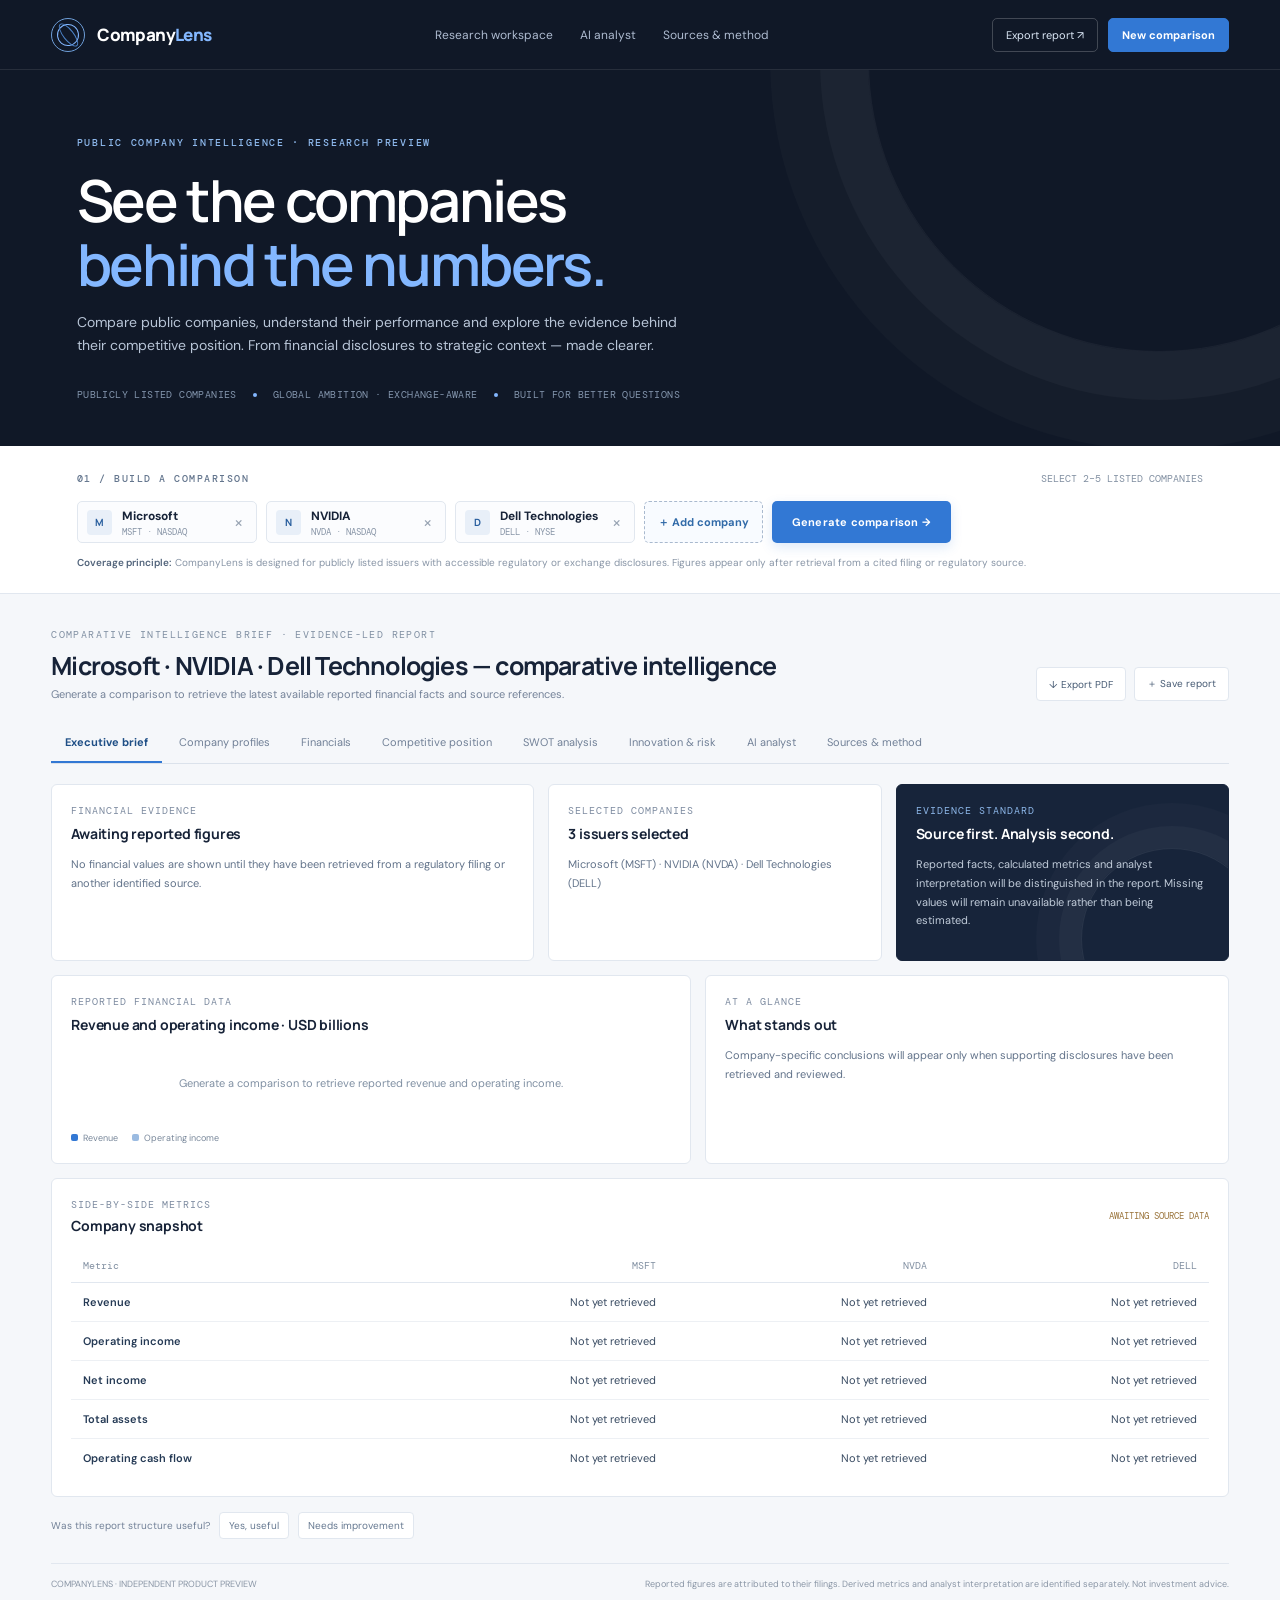
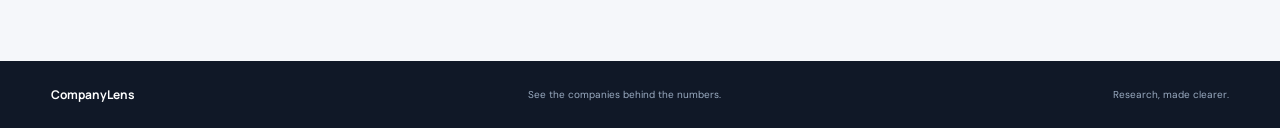
==== companylens/index.html @ 15514c45 "Remove dormant placeholder metrics from CompanyLens company registry" ====
<!doctype html>
<html lang="en">
<head>
<meta charset="utf-8"><meta name="viewport" content="width=device-width,initial-scale=1">
<meta name="theme-color" content="#101827">
<meta name="description" content="CompanyLens — compare publicly listed companies, understand their performance and explore the evidence behind the numbers.">
<title>CompanyLens — See the companies behind the numbers</title>
<link rel="preconnect" href="https://fonts.googleapis.com"><link rel="preconnect" href="https://fonts.gstatic.com" crossorigin>
<link href="https://fonts.googleapis.com/css2?family=DM+Mono:wght@400;500&family=DM+Sans:wght@400;500;600;700&family=Manrope:wght@400;500;600;700;800&display=swap" rel="stylesheet">
<style>
:root{--ink:#101827;--ink2:#17243a;--ink3:#22334d;--blue:#3278d4;--blue2:#83b7ff;--paper:#f5f7fa;--white:#fff;--text:#172338;--muted:#6e7c90;--line:#e1e7ef;--soft:#edf3fb;--green:#1f8b68;--amber:#ad792d;--red:#b95353;--mono:'DM Mono',monospace;--sans:'DM Sans',sans-serif;--display:'Manrope',sans-serif}
*{box-sizing:border-box}html{scroll-behavior:smooth}body{margin:0;background:var(--paper);color:var(--text);font-family:var(--sans);font-size:14px}button,input{font:inherit}button{cursor:pointer}.shell{min-height:100vh}.topbar{height:70px;background:var(--ink);color:#fff;display:flex;align-items:center;justify-content:space-between;padding:0 clamp(18px,4vw,58px);border-bottom:1px solid #ffffff18;position:sticky;top:0;z-index:20}.brand{display:flex;align-items:center;gap:12px;color:#fff;text-decoration:none}.brand-mark{width:34px;height:34px;position:relative;border:1px solid #6e9ed8;border-radius:50%;display:grid;place-items:center}.brand-mark:before,.brand-mark:after{content:"";position:absolute;border:1px solid #83b7ff;border-radius:50%;width:20px;height:20px;transform:rotate(38deg)}.brand-mark:after{width:9px;height:26px;border-radius:50%;transform:rotate(-38deg);border-color:#4c83c8}.brand-name{font:800 17px var(--display);letter-spacing:-.6px}.brand-name span{color:var(--blue2)}.topnav{display:flex;align-items:center;gap:27px;color:#aebbd0;font-size:12px}.topnav a{color:inherit;text-decoration:none}.topnav a:hover{color:#fff}.top-actions{display:flex;align-items:center;gap:10px}.quiet-btn,.top-btn{border:1px solid #ffffff35;color:#dce8f7;background:transparent;border-radius:5px;padding:9px 13px;font-size:11px}.top-btn{background:#3278d4;border-color:#3278d4;color:white;font-weight:700}.wrap{max-width:1380px;margin:auto;padding:0 clamp(18px,4vw,58px)}.hero{background:var(--ink);color:#fff;position:relative;overflow:hidden;padding:66px clamp(18px,6vw,88px) 45px}.hero:after{content:"";position:absolute;width:580px;height:580px;border:1px solid #ffffff0c;border-radius:50%;right:-170px;top:-300px;box-shadow:0 0 0 48px #ffffff08,0 0 0 98px #ffffff05}.hero-kicker,.eyebrow{font:500 10px var(--mono);letter-spacing:1.7px;text-transform:uppercase;color:#8eb9ed}.hero h1{font:600 clamp(34px,5vw,58px)/1.1 var(--display);letter-spacing:-2.4px;max-width:790px;margin:19px 0 15px}.hero h1 em{font-style:normal;color:var(--blue2)}.hero-copy{color:#b8c5d7;max-width:600px;line-height:1.7;font-size:14px}.hero-foot{display:flex;align-items:center;gap:16px;margin-top:30px;color:#8496ae;font:10px var(--mono);letter-spacing:.4px}.hero-foot i{width:4px;height:4px;border-radius:50%;background:#83b7ff}.workspace{margin-top:-1px;background:#fff;border-bottom:1px solid var(--line);padding:27px clamp(18px,6vw,88px) 24px}.section-line{display:flex;justify-content:space-between;align-items:center;margin-bottom:16px}.section-label{font:500 10px var(--mono);letter-spacing:1.5px;text-transform:uppercase;color:#63758d}.step{font:10px var(--mono);color:#8290a2}.company-row{display:flex;align-items:center;gap:9px;flex-wrap:wrap}.company-chip{height:42px;border:1px solid var(--line);background:#fbfcfe;border-radius:5px;display:flex;align-items:center;gap:10px;padding:0 11px 0 9px;min-width:180px}.company-symbol{width:25px;height:25px;border-radius:4px;background:#e8eff8;color:#275d9d;display:grid;place-items:center;font:700 10px var(--display)}.company-chip strong{font-size:12px}.company-chip small{display:block;font:9px var(--mono);color:#8794a6;margin-top:2px}.remove{margin-left:auto;border:0;background:transparent;color:#97a3b2;font-size:17px;padding:0 2px}.add-company{height:42px;display:flex;align-items:center;gap:8px;border:1px dashed #a9b9ce;background:#f8fbff;color:#326ba9;border-radius:5px;padding:0 13px;font-size:11px;font-weight:700}.run-btn{height:42px;border:0;background:var(--blue);color:white;border-radius:5px;padding:0 20px;font-size:11px;font-weight:700;letter-spacing:.2px;box-shadow:0 4px 12px #3278d42b}.run-btn:hover,.top-btn:hover{background:#2868ba}.selector-wrap{position:relative}.company-menu{position:absolute;top:49px;left:0;width:260px;background:#fff;border:1px solid var(--line);box-shadow:0 14px 35px #16253b20;border-radius:6px;z-index:10;padding:8px;display:none}.company-menu.open{display:block}.company-menu input{width:100%;padding:10px;border:1px solid var(--line);border-radius:4px;outline:none;font-size:12px}.company-options{max-height:210px;overflow:auto;margin-top:6px}.company-option{width:100%;text-align:left;border:0;background:white;padding:9px;border-radius:4px;font-size:11px;color:var(--text)}.company-option:hover{background:var(--soft)}.company-option small{display:block;color:#8794a6;margin-top:3px}.workspace-note{font-size:10px;color:#8895a6;margin-top:13px}.workspace-note b{color:#52647b;font-weight:600}.content{padding-top:34px;padding-bottom:70px}.report-head{display:flex;align-items:flex-end;justify-content:space-between;gap:20px;margin-bottom:22px}.report-overline{font:10px var(--mono);letter-spacing:1.4px;color:#8190a3;text-transform:uppercase}.report-head h2{font:700 25px var(--display);letter-spacing:-.8px;margin:7px 0 4px}.report-sub{font-size:11px;color:#758399}.report-actions{display:flex;gap:8px}.outline-btn{background:white;border:1px solid var(--line);border-radius:4px;padding:9px 12px;color:#465a73;font-size:10px}.outline-btn:hover{border-color:#8aaed8;color:#245b99}.tabs{display:flex;gap:3px;border-bottom:1px solid #dbe2eb;overflow:auto;white-space:nowrap;margin-bottom:20px}.tab{padding:12px 14px;border:0;border-bottom:2px solid transparent;background:transparent;color:#718097;font-size:11px}.tab.active{border-color:var(--blue);color:#1f4f86;font-weight:700}.tab-panel{display:none}.tab-panel.active{display:block}.grid{display:grid;gap:14px}.overview-grid{grid-template-columns:1.45fr 1fr 1fr}.panel{background:white;border:1px solid var(--line);border-radius:6px;padding:19px;min-width:0}.panel-kicker{font:10px var(--mono);letter-spacing:1px;color:#7d8ba0;text-transform:uppercase}.panel h3{font:700 14px var(--display);margin:7px 0 12px;letter-spacing:-.2px}.big-number{font:700 29px var(--display);letter-spacing:-1px;color:#152b47}.metric-sub{font-size:10px;color:#8794a5;margin-top:4px}.metric-compare{display:flex;gap:13px;align-items:flex-end;margin-top:14px}.metric-compare div{flex:1}.metric-compare strong{font:700 17px var(--display)}.metric-compare small{display:block;color:#8a97a7;font-size:9px;margin-top:4px}.insight-panel{background:var(--ink2);color:white;border-color:var(--ink2);position:relative;overflow:hidden}.insight-panel:after{content:"";position:absolute;right:-35px;bottom:-70px;width:180px;height:180px;border:1px solid #ffffff14;border-radius:50%;box-shadow:0 0 0 22px #ffffff08,0 0 0 45px #ffffff05}.insight-panel .panel-kicker{color:#8db7e9}.insight-panel h3{color:#fff}.insight-panel p{font-size:11px;color:#c1ccda;line-height:1.7;position:relative;z-index:1}.insight-panel b{color:#fff}.insight-link{font-size:10px;color:#91c0fa;text-decoration:none;position:relative;z-index:1}.table-panel{margin-top:14px}.panel-title-row{display:flex;justify-content:space-between;align-items:center;gap:12px;margin-bottom:14px}.panel-title-row h3{margin:5px 0 0}.table-scroll{overflow:auto}table{border-collapse:collapse;width:100%;font-size:11px;min-width:590px}th{text-align:right;color:#8290a2;font:10px var(--mono);font-weight:400;padding:10px 12px;border-bottom:1px solid var(--line);white-space:nowrap}th:first-child,td:first-child{text-align:left}td{text-align:right;padding:12px;border-bottom:1px solid #edf0f4;color:#394b62}td:first-child{font-weight:600;color:#253a55}tr:last-child td{border-bottom:0}.demo-tag{display:inline-flex;align-items:center;gap:5px;font:9px var(--mono);color:#8b6b37;background:#fbf5e9;border:1px solid #f0e4cd;border-radius:3px;padding:4px 6px}.chart-bars{display:flex;align-items:flex-end;gap:22px;height:150px;padding:15px 12px 0;border-bottom:1px solid var(--line)}.bar-group{flex:1;display:flex;align-items:center;flex-direction:column;gap:7px;height:100%;justify-content:flex-end}.bar-pair{height:100%;display:flex;align-items:flex-end;gap:5px}.bar{width:18px;min-height:3px;border-radius:3px 3px 0 0;background:#3278d4}.bar.alt{background:#9bbbe1}.bar-label{font-size:9px;color:#76869b}.legend{display:flex;gap:14px;margin-top:12px;color:#78879a;font-size:9px}.legend i{display:inline-block;width:7px;height:7px;border-radius:2px;background:#3278d4;margin-right:5px}.legend i.alt{background:#9bbbe1}.lower-grid{grid-template-columns:1.1fr .9fr;margin-top:14px}.rank-list{display:grid;gap:14px}.rank-row{display:grid;grid-template-columns:90px 1fr 42px;gap:10px;align-items:center;font-size:10px}.rank-track{height:7px;background:#edf1f6;border-radius:8px;overflow:hidden}.rank-fill{height:100%;background:#3278d4;border-radius:8px}.rank-row strong{text-align:right;font:10px var(--mono);color:#52647b}.brief-copy{font-size:11px;color:#62738a;line-height:1.75}.brief-copy strong{color:#243c5b}.company-cards{display:grid;grid-template-columns:repeat(3,1fr);gap:12px}.company-card{background:#fff;border:1px solid var(--line);border-radius:6px;padding:17px}.company-card-head{display:flex;gap:10px;align-items:center;margin-bottom:13px}.company-card h3{margin:0;font:700 13px var(--display)}.company-card small{display:block;color:#8794a6;font:9px var(--mono);margin-top:3px}.company-card p{font-size:10px;line-height:1.7;color:#6d7c90}.swot-grid{display:grid;grid-template-columns:1fr 1fr;gap:8px}.swot-cell{padding:12px;background:#f8fafc;border:1px solid #e8edf3;border-radius:4px}.swot-cell h4{font:10px var(--mono);text-transform:uppercase;letter-spacing:.8px;margin:0 0 7px}.swot-cell p{font-size:10px;line-height:1.6;color:#63738a;margin:0}.swot-cell.strength h4{color:#248263}.swot-cell.weak h4{color:#b35b5b}.swot-cell.opp h4{color:#3479bd}.swot-cell.threat h4{color:#a77b34}.analyst-layout{display:grid;grid-template-columns:1fr 300px;gap:14px}.chat-panel{background:#fff;border:1px solid var(--line);border-radius:6px;display:flex;flex-direction:column;min-height:490px}.chat-head{padding:17px 19px;border-bottom:1px solid var(--line);display:flex;align-items:center;justify-content:space-between}.analyst-id{display:flex;align-items:center;gap:10px}.analyst-icon{width:32px;height:32px;background:#e9f1fb;border:1px solid #d5e5f7;border-radius:50%;display:grid;place-items:center;color:#2e6eae;font:700 13px var(--display)}.analyst-id strong{font:700 12px var(--display)}.analyst-id small{display:block;color:#8995a5;font-size:9px;margin-top:3px}.chat-messages{padding:18px;display:flex;flex-direction:column;gap:13px;flex:1;max-height:440px;overflow:auto}.message{max-width:88%;padding:12px 14px;border-radius:5px;font-size:11px;line-height:1.7}.message.assistant{background:#f1f5fa;color:#42556e;align-self:flex-start;border:1px solid #e7edf5}.message.user{background:#e7f0fc;color:#234f80;align-self:flex-end;border:1px solid #d7e6f7}.message small{display:block;font:9px var(--mono);color:#8997a9;margin-top:8px}.chat-input-row{display:flex;gap:8px;padding:13px;border-top:1px solid var(--line)}.chat-input-row input{flex:1;min-width:0;border:1px solid var(--line);border-radius:4px;padding:11px;font-size:11px;outline:none}.chat-input-row input:focus{border-color:#80a9d8}.send-btn{background:var(--blue);color:#fff;border:0;border-radius:4px;padding:0 16px;font-size:11px}.suggestions{display:flex;flex-wrap:wrap;gap:6px;padding:0 18px 14px}.suggestion{background:white;border:1px solid #dfe6ef;border-radius:20px;padding:7px 10px;font-size:9px;color:#5d7089}.suggestion:hover{background:#edf4fc;border-color:#b9d1ed}.side-note{background:#f8fafc;border:1px solid var(--line);border-radius:6px;padding:17px;height:max-content}.side-note h3{font:700 12px var(--display);margin:0 0 9px}.side-note p,.side-note li{font-size:10px;line-height:1.7;color:#738197}.side-note ul{padding-left:15px}.source-list{display:grid;gap:9px}.source-item{background:white;border:1px solid var(--line);border-radius:5px;padding:14px;display:flex;justify-content:space-between;gap:15px}.source-item strong{font-size:11px}.source-item p{font-size:10px;color:#7a899c;margin:5px 0 0}.source-status{font:9px var(--mono);color:#9a743b;white-space:nowrap}.source-warning{background:#fff8ec;border:1px solid #f0e5d1;color:#876b3c;border-radius:4px;padding:12px;font-size:10px;line-height:1.6;margin-bottom:13px}.disclosure{border-top:1px solid var(--line);margin-top:24px;padding-top:13px;display:flex;justify-content:space-between;gap:15px;color:#8a96a6;font-size:9px;line-height:1.6}.footer{background:var(--ink);color:#9aabc1;padding:25px clamp(18px,4vw,58px);display:flex;justify-content:space-between;align-items:center;font-size:10px}.footer strong{color:#fff;font:700 12px var(--display)}.toast{position:fixed;bottom:20px;right:20px;background:#14243a;color:#fff;padding:12px 16px;border-radius:5px;font-size:11px;box-shadow:0 8px 25px #0003;z-index:50;display:none}.toast.show{display:block}.feedback-row{display:flex;align-items:center;gap:9px;margin-top:15px;font-size:10px;color:#718097}.feedback-row button{border:1px solid var(--line);background:#fff;border-radius:4px;padding:6px 9px;color:#667991;font-size:10px}.empty-state{padding:30px;text-align:center;color:#8090a3;font-size:11px}
@media(max-width:900px){.topnav{display:none}.overview-grid{grid-template-columns:1fr 1fr}.overview-grid .insight-panel{grid-column:1/-1}.company-cards{grid-template-columns:1fr}.analyst-layout{grid-template-columns:1fr}.lower-grid{grid-template-columns:1fr}}
@media(max-width:600px){.topbar{height:60px}.top-actions .quiet-btn{display:none}.hero{padding-top:45px;padding-bottom:34px}.hero h1{letter-spacing:-1.4px}.hero-foot{flex-wrap:wrap;line-height:1.8}.workspace{padding-top:20px}.company-chip{min-width:calc(50% - 6px);flex:1}.add-company{flex:1;justify-content:center}.run-btn{width:100%;margin-top:2px}.report-head{align-items:flex-start;flex-direction:column}.report-actions{width:100%}.report-actions button{flex:1}.overview-grid{grid-template-columns:1fr}.overview-grid .insight-panel{grid-column:auto}.tabs{margin-right:-18px}.tab{padding:11px 10px}.panel{padding:15px}.swot-grid{grid-template-columns:1fr 1fr}.disclosure,.footer{flex-direction:column}.footer{gap:10px;align-items:flex-start}.chat-panel{min-height:540px}.message{max-width:96%}}
@media print{.topbar,.workspace,.report-actions,.tabs,.chat-input-row,.suggestions,.feedback-row,.footer{display:none!important}body{background:white}.hero{padding:20px;background:white;color:#172338}.hero h1{font-size:25px;color:#172338}.hero h1 em{color:#3278d4}.hero-copy,.hero-foot{color:#65758b}.content{padding:15px}.tab-panel{display:block!important;break-inside:avoid}.panel,.company-card{break-inside:avoid;box-shadow:none}.disclosure{display:flex}}
</style>
</head>
<body>
<div class="shell">
<header class="topbar">
<a class="brand" href="#"><span class="brand-mark" aria-hidden="true"></span><span class="brand-name">Company<span>Lens</span></span></a>
<nav class="topnav"><a href="#report">Research workspace</a><a href="#analyst">AI analyst</a><a href="#sources">Sources & method</a></nav>
<div class="top-actions"><button class="quiet-btn" onclick="window.print()">Export report ↗</button><button class="top-btn" onclick="document.getElementById('compare-workspace').scrollIntoView({behavior:'smooth'})">New comparison</button></div>
</header>
<section class="hero">
<div class="hero-kicker">PUBLIC COMPANY INTELLIGENCE · RESEARCH PREVIEW</div>
<h1>See the companies<br><em>behind the numbers.</em></h1>
<p class="hero-copy">Compare public companies, understand their performance and explore the evidence behind their competitive position. From financial disclosures to strategic context — made clearer.</p>
<div class="hero-foot"><span>PUBLICLY LISTED COMPANIES</span><i></i><span>GLOBAL AMBITION · EXCHANGE-AWARE</span><i></i><span>BUILT FOR BETTER QUESTIONS</span></div>
</section>
<section class="workspace" id="compare-workspace">
<div class="section-line"><span class="section-label">01 / Build a comparison</span><span class="step">SELECT 2–5 LISTED COMPANIES</span></div>
<div class="company-row" id="company-row"></div>
<div class="workspace-note"><b>Coverage principle:</b> CompanyLens is designed for publicly listed issuers with accessible regulatory or exchange disclosures. Figures appear only after retrieval from a cited filing or regulatory source.</div>
</section>
<main class="wrap content" id="report">
<div class="report-head"><div><div class="report-overline">COMPARATIVE INTELLIGENCE BRIEF · EVIDENCE-LED REPORT</div><h2 id="report-title">Your company comparison</h2><div class="report-sub" id="report-sub">Select companies and generate a report to retrieve reported financial facts and source references</div></div><div class="report-actions"><button class="outline-btn" onclick="window.print()">↓ Export PDF</button><button class="outline-btn" onclick="toast('Saved comparisons require an account backend. This preview does not store reports.')">＋ Save report</button></div></div>
<div class="tabs" role="tablist" aria-label="Report sections">
<button class="tab active" data-tab="overview">Executive brief</button><button class="tab" data-tab="profiles">Company profiles</button><button class="tab" data-tab="financials">Financials</button><button class="tab" data-tab="position">Competitive position</button><button class="tab" data-tab="swot">SWOT analysis</button><button class="tab" data-tab="innovation">Innovation & risk</button><button class="tab" data-tab="analyst">AI analyst</button><button class="tab" data-tab="sources">Sources & method</button>
</div>
<section class="tab-panel active" id="tab-overview">
<div class="grid overview-grid" id="overview-cards"></div>
<div class="grid lower-grid">
<div class="panel"><div class="panel-kicker">Reported financial data</div><h3>Revenue and operating income · USD billions</h3><div id="revenue-chart"><div class="empty-state">Generate a comparison to retrieve reported figures.</div></div><div class="legend"><span><i></i>Revenue</span><span><i class="alt"></i>Operating income</span></div></div>
<div class="panel"><div class="panel-kicker">At a glance</div><h3>What stands out</h3><div class="brief-copy" id="executive-insight"></div></div>
</div>
<div class="panel table-panel"><div class="panel-title-row"><div><div class="panel-kicker">Side-by-side metrics</div><h3>Company snapshot</h3></div><span class="source-status" id="snapshot-status">AWAITING SOURCE DATA</span></div><div class="table-scroll" id="snapshot-table"></div></div>
<div class="feedback-row">Was this report structure useful? <button onclick="feedback('yes')">Yes, useful</button><button onclick="feedback('no')">Needs improvement</button><span id="feedback-status"></span></div>
</section>
<section class="tab-panel" id="tab-profiles"><div class="company-cards" id="profile-cards"></div></section>
<section class="tab-panel" id="tab-financials">
<div class="grid overview-grid" id="financial-kpis"></div>
<div class="panel table-panel"><div class="panel-title-row"><div><div class="panel-kicker">Reported financial categories · preview</div><h3>Financial comparison</h3></div><span class="source-status" id="financial-status">AWAITING SOURCE DATA</span></div><div class="table-scroll" id="financial-table"></div></div>
<div class="grid lower-grid"><div class="panel"><div class="panel-kicker">Relative scale</div><h3>Revenue comparison</h3><div id="financial-chart"></div></div><div class="panel"><div class="panel-kicker">How to read this</div><h3>Period and currency discipline</h3><p class="brief-copy">A production report will normalise currency, identify each issuer's fiscal year-end and flag non-aligned reporting periods. Currency conversion and fiscal-period alignment must be explicit; this preview does not imply that any values are verified.</p></div></div>
</section>
<section class="tab-panel" id="tab-position"><div class="panel"><div class="panel-kicker">Strategic comparison</div><h3>Competitive position matrix</h3><div class="table-scroll" id="position-table"></div></div><div class="grid lower-grid"><div class="panel"><div class="panel-kicker">Relative strengths</div><h3>Positioning dimensions</h3><div id="position-ranks" class="rank-list"></div></div><div class="panel"><div class="panel-kicker">Analyst perspective</div><h3>Where the comparison gets interesting</h3><p class="brief-copy">Companies can operate in overlapping technology markets while competing in very different segments. A rigorous comparison should distinguish scale, margins, product mix, customer concentration, capital intensity and exposure to industry cycles.</p></div></div></section>
<section class="tab-panel" id="tab-swot"><div class="section-line"><span class="section-label">AI-assisted strategic assessment</span><span class="source-status">SOURCE-LED ASSESSMENT</span></div><div class="company-cards" id="swot-cards"></div><p class="brief-copy" style="margin-top:14px">SWOT conclusions will be included only when supported by company disclosures or clearly identified as analyst hypotheses. Unsupported points will be omitted.</p></section>
<section class="tab-panel" id="tab-innovation"><div class="grid overview-grid" id="innovation-cards"></div><div class="panel table-panel"><div class="panel-kicker">Risk register</div><h3>Questions a serious analyst should investigate</h3><div class="table-scroll"><table><thead><tr><th>Risk dimension</th><th>Evidence to examine</th><th>Comparison lens</th></tr></thead><tbody><tr><td>Customer concentration</td><td>Major customer disclosures, segment notes</td><td>Revenue dependency and bargaining power</td></tr><tr><td>Supply chain</td><td>Supplier dependencies, geographic exposure</td><td>Resilience and operational continuity</td></tr><tr><td>Regulatory</td><td>Risk factors, legal proceedings, policy changes</td><td>Jurisdiction and business-model exposure</td></tr><tr><td>Capital intensity</td><td>Capex, cash flow, debt maturities</td><td>Investment burden and flexibility</td></tr><tr><td>Technology shifts</td><td>R&D disclosures, product roadmap, patents</td><td>Disruption risk and innovation pace</td></tr></tbody></table></div></div></section>
<section class="tab-panel" id="tab-analyst">
<div class="analyst-layout" id="analyst">
<div class="chat-panel"><div class="chat-head"><div class="analyst-id"><span class="analyst-icon">CL</span><div><strong>CompanyLens Comparison Analyst</strong><small>Context-aware research assistant · Limited preview</small></div></div><span class="source-status">LIMITED PREVIEW</span></div><div class="chat-messages" id="chat-messages"><div class="message assistant">I'm your CompanyLens analyst. Ask me to interpret the comparison, explain a metric or identify what evidence we should examine next. This analyst preview uses predefined responses. It is not yet connected to a live AI model or the retrieved filing data.<small>COMPANYLENS · LIMITED ANALYST PREVIEW</small></div></div><div class="suggestions"><button class="suggestion" onclick="askSuggestion('What are the most important differences between these companies?')">What are the biggest differences?</button><button class="suggestion" onclick="askSuggestion('Why can revenue size be misleading when comparing companies?')">Why can revenue be misleading?</button><button class="suggestion" onclick="askSuggestion('What filings should I read to verify this comparison?')">Which filings should I read?</button></div><form class="chat-input-row" id="chat-form"><input id="chat-input" placeholder="Ask a question about this comparison…" autocomplete="off"><button class="send-btn" type="submit">Ask ↗</button></form></div>
<aside class="side-note"><h3>Analyst's working principles</h3><p>The production analyst will answer from the selected companies' filings and cited evidence — not from an ungrounded general response.</p><ul><li>Show source references beside material claims.</li><li>Separate reported facts from derived metrics.</li><li>Call out missing or conflicting disclosures.</li><li>Explain uncertainty and reporting-period differences.</li><li>Decline to invent figures where evidence is absent.</li></ul><div class="source-warning" style="margin-top:15px">Analyst limitation: responses currently use predefined explanations and do not yet interpret retrieved company filings.</div></aside>
</div></section>
<section class="tab-panel" id="tab-sources">
<div class="source-warning"><strong>Research preview:</strong> This section identifies source coverage and methodology. Live SEC retrieval is available for supported US issuers when the SEC contact identity is configured. Retrieved facts are shown with their reporting period, filing date and source reference.</div>
<div class="panel table-panel" id="sec-lookup-panel">
<div class="panel-kicker">Live-source integration · United States pilot</div>
<h3>Look up a US SEC issuer</h3>
<p class="brief-copy">Search the SEC ticker directory, then retrieve annual XBRL facts and recent filing references for a selected CIK. A ticker-directory match is a candidate, not conclusive proof of current exchange eligibility. Connector requests remain disabled until a monitored SEC contact identity is configured.</p>
<div style="display:flex;gap:8px;flex-wrap:wrap;margin:14px 0">
<input id="sec-search-input" aria-label="Search SEC ticker directory" placeholder="Company name or ticker (e.g. Microsoft or MSFT)" style="flex:1;min-width:220px;border:1px solid var(--line);border-radius:4px;padding:11px;font:12px var(--sans)">
<button class="run-btn" id="sec-search-button" type="button">Search SEC ↗</button>
</div>
<div id="sec-search-status" class="brief-copy" aria-live="polite"></div>
<div id="sec-search-results" class="source-list" style="margin-top:10px"></div>
<div id="sec-facts-result" style="margin-top:14px"></div>
</div>
<div class="source-list">
<div class="source-item"><div><strong>SEC EDGAR — United States issuers</strong><p>10-K, 10-Q, 8-K and XBRL company facts, where applicable. Official issuer filings and structured financial facts.</p></div><span class="source-status">PILOT IMPLEMENTED · CONFIG NEEDED</span></div>
<div class="source-item"><div><strong>Issuer investor-relations materials</strong><p>Annual reports, quarterly results, earnings releases and official presentations.</p></div><span class="source-status">CONNECTOR PLANNED</span></div>
<div class="source-item"><div><strong>National regulators and exchange disclosure portals</strong><p>Public issuer filings for African and other international exchanges, selected by jurisdiction.</p></div><span class="source-status">CONNECTORS PLANNED</span></div>
<div class="source-item"><div><strong>Patent and innovation sources</strong><p>Public patent databases and issuer disclosures, with clear coverage and attribution limits.</p></div><span class="source-status">RESEARCH SOURCE PLANNED</span></div>
</div>
<div class="panel table-panel"><div class="panel-kicker">Evidence protocol</div><h3>What every important metric must carry</h3><div class="table-scroll"><table><thead><tr><th>Field</th><th>Purpose</th></tr></thead><tbody><tr><td>Metric value and unit</td><td>Preserve the reported value and scale</td></tr><tr><td>Fiscal period</td><td>Identify year/quarter and period end</td></tr><tr><td>Currency</td><td>Prevent misleading cross-currency comparisons</td></tr><tr><td>Source document and URL</td><td>Allow readers to inspect original evidence</td></tr><tr><td>Published / retrieved dates</td><td>Make freshness and provenance visible</td></tr><tr><td>Evidence status</td><td>Reported, derived, analyst interpretation or unavailable</td></tr></tbody></table></div></div>
</section>
<div class="disclosure"><span>COMPANYLENS · INDEPENDENT PRODUCT PREVIEW</span><span>Reported figures are attributed to their filings. Derived metrics and analyst interpretation are identified separately. Not investment advice.</span></div>
</main>
<footer class="footer"><strong>CompanyLens</strong><span>See the companies behind the numbers.</span><span>Research, made clearer.</span></footer>
<div class="toast" id="toast" role="status"></div>
</div>
<script>
const companies=[
{id:'msft',name:'Microsoft',ticker:'MSFT',exchange:'NASDAQ',cik:'0000789019',initials:'M',sector:'Software & cloud',hq:'Redmond, Washington',founded:'1975',products:'Productivity software, cloud infrastructure, operating systems, AI services',strength:'A broad enterprise ecosystem and recurring software and cloud relationships can create distribution advantages.',weak:'A wide portfolio can increase execution complexity and attract scrutiny across multiple product categories.',opportunity:'Expansion of cloud, developer platforms and AI-enabled enterprise services may create new growth avenues.',threat:'Cloud competition, platform regulation and rapid shifts in AI economics require continued investment.'},
{id:'nvda',name:'NVIDIA',ticker:'NVDA',exchange:'NASDAQ',cik:'0001045810',initials:'N',sector:'Semiconductors & accelerated computing',hq:'Santa Clara, California',founded:'1993',products:'GPUs, accelerated computing platforms, networking and software',strength:'A specialised accelerated-computing platform and software ecosystem can reinforce customer adoption.',weak:'Concentrated exposure to data-centre investment cycles and complex semiconductor supply chains can heighten sensitivity.',opportunity:'Demand for accelerated computing, AI infrastructure and related networking may support expansion.',threat:'Export controls, customer concentration, competing accelerators and supply constraints may affect results.'},
{id:'dell',name:'Dell Technologies',ticker:'DELL',exchange:'NYSE',cik:'0001571996',initials:'D',sector:'IT hardware & infrastructure',hq:'Round Rock, Texas',founded:'1984',products:'Personal computers, servers, storage, infrastructure and services',strength:'An established enterprise hardware channel and broad infrastructure portfolio support customer reach.',weak:'Hardware economics can involve lower margins and exposure to component costs and product cycles.',opportunity:'Enterprise infrastructure refreshes, AI server demand and hybrid IT requirements may support growth.',threat:'Intense hardware competition, pricing pressure and supply-chain volatility can compress margins.'},
{id:'sap',name:'SAP',ticker:'SAP',exchange:'XETRA',initials:'S',sector:'Enterprise application software',hq:'Walldorf, Germany',founded:'1972',products:'Enterprise resource planning, business applications and cloud software',strength:'Deeply embedded enterprise workflows and broad business-process coverage can support customer retention.',weak:'Large-scale enterprise transformations can be complex and costly for customers.',opportunity:'Cloud migration, business-data platforms and AI-assisted enterprise workflows offer expansion paths.',threat:'Cloud-native rivals, implementation challenges and changing enterprise software budgets may create pressure.'}
];
let selected=['msft','nvda','dell'];
const $=s=>document.querySelector(s);
const fmt=n=>'$'+n+'bn';
function company(id){return companies.find(c=>c.id===id)}

function secEl(tag, cls, text){const el=document.createElement(tag);if(cls)el.className=cls;if(text!==undefined)el.textContent=text;return el}
async function searchSecDirectory(){
 const input=$('#sec-search-input'), status=$('#sec-search-status'), results=$('#sec-search-results'), factsBox=$('#sec-facts-result');
 const q=input.value.trim();results.innerHTML='';factsBox.innerHTML='';
 if(q.length<2){status.textContent='Enter at least two characters.';return}
 status.textContent='Searching the SEC ticker directory…';$('#sec-search-button').disabled=true;
 try{
  const response=await fetch('/api/companylens/search?q='+encodeURIComponent(q),{headers:{Accept:'application/json'}});
  const payload=await response.json();
  if(!response.ok)throw new Error(payload.error||'Search service unavailable.');
  status.textContent=payload.count+' ticker-directory match(es) · '+payload.coverage+' · '+new Date(payload.asOf).toLocaleString();
  if(!payload.results.length){results.append(secEl('div','empty-state','No matching SEC ticker-directory entries.'));return}
  payload.results.forEach(item=>{
   const card=secEl('div','source-item'), left=secEl('div'), title=secEl('strong','',item.name+' ('+item.ticker+')'), detail=secEl('p','', 'CIK '+item.cik+' · '+item.jurisdiction+' · Exchange not supplied by this directory');
   const choose=secEl('button','outline-btn','Retrieve filing facts');choose.type='button';choose.addEventListener('click',()=>loadSecFacts(item));
   left.append(title,detail,secEl('p','',item.eligibility));card.append(left,choose);results.append(card);
  });
 }catch(err){status.textContent=err.message+' Check that the SEC connector is configured and deployed.'}
 finally{$('#sec-search-button').disabled=false}
}
async function loadSecFacts(item){
 const box=$('#sec-facts-result');box.innerHTML='';box.append(secEl('p','brief-copy','Retrieving SEC XBRL company facts and recent annual filing references…'));
 try{
  const response=await fetch('/api/companylens/facts?cik='+encodeURIComponent(item.cik),{headers:{Accept:'application/json'}});
  const data=await response.json();if(!response.ok)throw new Error(data.error||'Facts retrieval failed.');
  box.innerHTML='';
  const head=secEl('div','panel');head.append(secEl('div','panel-kicker','SEC EDGAR · COMPANY FACTS'),secEl('h3','',data.issuer.name||item.name),secEl('p','brief-copy','CIK '+data.issuer.cik+' · Retrieved '+new Date(data.source.retrievedAt).toLocaleString()));
  const rows=[];
  const labels={revenue:'Revenue',operatingIncome:'Operating income',netIncome:'Net income',assets:'Total assets',operatingCashFlow:'Operating cash flow',researchAndDevelopment:'Research & development',capitalExpenditure:'Capital expenditure'};
  Object.entries(labels).forEach(([key,label])=>{const v=data.metrics[key];rows.push([label,v?Number(v.value).toLocaleString(undefined,{maximumFractionDigits:0})+' '+v.unit:'Not available',v?v.fiscalPeriodEnd+' · '+v.form:'Not found in selected standard concepts',v&&v.filedAt||'—'])});
  const tbl=secEl('div','table-scroll');const tableEl=document.createElement('table');const thead=document.createElement('thead'),tr=document.createElement('tr');['Metric','Latest annual value','Period / filing type','Filed'].forEach(x=>tr.append(secEl('th','',x)));thead.append(tr);tableEl.append(thead);
  const tbody=document.createElement('tbody');rows.forEach(row=>{const tr2=document.createElement('tr');row.forEach(value=>tr2.append(secEl('td','',value)));tbody.append(tr2)});tableEl.append(tbody);tbl.append(tableEl);head.append(tbl);
  const warning=secEl('div','source-warning','Period warning: latest annual observation is selected independently for each concept. Confirm matching fiscal periods before comparing values. Values are reported XBRL facts, but may use different tags, scopes or units.');
  head.append(warning);box.append(head);
  const filingPanel=secEl('div','panel table-panel');filingPanel.append(secEl('div','panel-kicker','RECENT ANNUAL FILINGS'),secEl('h3','','Official filing references'));
  if(data.recentFilings.length){const list=secEl('div','source-list');data.recentFilings.forEach(f=>{const row=secEl('div','source-item'),left=secEl('div'),a=document.createElement('a');a.href=f.url;a.target='_blank';a.rel='noopener noreferrer';a.textContent=f.form+' · filed '+f.filingDate;left.append(a,secEl('p','', 'Reporting period: '+(f.reportDate||'Not supplied')));row.append(left,secEl('span','source-status',f.accessionNumber));list.append(row)});filingPanel.append(list)}else filingPanel.append(secEl('p','brief-copy','No recent 10-K, 10-Q, 20-F or 40-F filing references were returned.'));
  box.append(filingPanel);
  const note=secEl('p','brief-copy','Source: SEC EDGAR Company Facts API · '+data.source.url);box.append(note);
 }catch(err){box.innerHTML='';box.append(secEl('div','source-warning',err.message))}
}
let liveFactsById={};
function moneyBillions(v){
 if(!v)return '—';
 if(v.unit!=='USD')return Number(v.value).toLocaleString()+' '+v.unit;
 return '$'+(Number(v.value)/1e9).toLocaleString(undefined,{maximumFractionDigits:2})+'B';
}
function metricValue(data,key){return data&&data.metrics&&data.metrics[key]||null}
function generateLiveComparison(){
 const chosen=selected.map(company);
 const unsupported=chosen.filter(c=>!c.cik);
 if(unsupported.length){toast('Live SEC comparison is not yet enabled for '+unsupported.map(c=>c.name).join(', ')+'. Remove them or use the SEC lookup in Sources & Method.');return}
 const button=$('#company-row .run-btn');if(button){button.disabled=true;button.textContent='Retrieving SEC filings…'}
 $('#report-sub').textContent='Retrieving current annual SEC XBRL facts for '+chosen.map(c=>c.ticker).join(', ')+'…';
 Promise.all(chosen.map(async c=>{
  const response=await fetch('/api/companylens/facts?cik='+encodeURIComponent(c.cik),{headers:{Accept:'application/json'}});
  const data=await response.json();if(!response.ok)throw new Error(c.ticker+': '+(data.error||'SEC retrieval failed'));
  return [c.id,data];
 })).then(entries=>{
  liveFactsById=Object.fromEntries(entries);
  renderLiveComparison();
 }).catch(err=>{
  toast(err.message);
  $('#report-sub').textContent='Live retrieval failed. No estimated or placeholder financial values are displayed.';
 }).finally(()=>{if(button){button.disabled=false;button.textContent='Generate comparison →'}});
}
function renderLiveComparison(){
 const vals=selected.map(company), entries=vals.map(c=>({company:c,data:liveFactsById[c.id]}));
 const labelKeys=[['revenue','Revenue'],['operatingIncome','Operating income'],['netIncome','Net income'],['assets','Total assets'],['operatingCashFlow','Operating cash flow'],['researchAndDevelopment','R&D expenditure'],['capitalExpenditure','Capital expenditure']];
 const periods=entries.map(x=>x.data.metrics.revenue?.fiscalPeriodEnd||'Period unavailable');
 const periodRange=[...new Set(periods)].length>1;
 const warning=periodRange?'Fiscal-period warning: these companies have different fiscal year-end dates. Values below are each issuer’s latest annual observations, not a same-calendar-period comparison.':'Revenue period end dates match; verify each filing and metric definition before interpreting.';
 $('#report-title').textContent=vals.map(c=>c.name).join(' · ')+' — live SEC comparison';
 $('#report-sub').textContent='Reported annual SEC XBRL facts · retrieved '+new Date().toLocaleString()+' · reporting periods shown for each issuer';
 const rows=labelKeys.map(([key,label])=>[label,...entries.map(({data})=>moneyBillions(metricValue(data,key)))]);
 rows.push(['Revenue period end',...entries.map(({data})=>data.metrics.revenue?.fiscalPeriodEnd||'Not available')]);
 rows.push(['Revenue filing date',...entries.map(({data})=>data.metrics.revenue?.filedAt||'Not available')]);
 rows.push(['Operating margin (derived)',...entries.map(({data})=>{
  const rev=metricValue(data,'revenue'),op=metricValue(data,'operatingIncome');
  return rev&&op&&rev.fiscalPeriodEnd===op.fiscalPeriodEnd&&Number(rev.value)!==0?(Number(op.value)/Number(rev.value)*100).toFixed(1)+'%':'Not calculated — periods differ or data missing';
 })]);
 $('#financial-table').innerHTML=table(['Reported metric',...vals.map(c=>c.name)],rows);
 $('#financial-kpis').innerHTML=entries.map(({company:c,data})=>{
  const rev=metricValue(data,'revenue'),op=metricValue(data,'operatingIncome'),net=metricValue(data,'netIncome');
  return '<div class="panel"><div class="panel-kicker">'+c.ticker+' · SEC reported</div><h3>'+c.name+'</h3><div class="big-number">'+moneyBillions(rev)+'</div><div class="metric-sub">Revenue · period ended '+(rev?.fiscalPeriodEnd||'not available')+'</div><div class="metric-compare"><div><strong>'+moneyBillions(op)+'</strong><small>Operating income</small></div><div><strong>'+moneyBillions(net)+'</strong><small>Net income</small></div></div><div class="metric-sub">Filed '+(rev?.filedAt||'date unavailable')+'</div></div>';
 }).join('');
 const chartRows=entries.map(({company:c,data})=>{
  const rev=metricValue(data,'revenue'),op=metricValue(data,'operatingIncome');
  return {ticker:c.ticker,revenue:rev&&rev.unit==='USD'?Number(rev.value)/1e9:null,operating:op&&op.unit==='USD'?Number(op.value)/1e9:null};
 });
 const max=Math.max(1,...chartRows.map(x=>x.revenue||0));
 const bars='<div class="chart-bars">'+chartRows.map(x=>'<div class="bar-group"><div class="bar-pair"><div class="bar" style="height:'+Math.max(3,(x.revenue||0)/max*120)+'px"></div><div class="bar alt" style="height:'+Math.max(3,(x.operating||0)/max*120)+'px"></div></div><span class="bar-label">'+x.ticker+'</span></div>').join('')+'</div>';
 $('#financial-chart').innerHTML=bars;$('#revenue-chart').innerHTML=bars;
 $('#snapshot-table').innerHTML=table(['Metric',...vals.map(c=>c.ticker)],rows.slice(0,7));
 $('#overview-cards').innerHTML='<div class="panel"><div class="panel-kicker">Live SEC data · revenue</div><h3>Latest reported annual revenue</h3><div class="metric-compare">'+entries.map(({company:c,data})=>'<div><strong>'+moneyBillions(metricValue(data,'revenue'))+'</strong><small>'+c.ticker+' · '+(data.metrics.revenue?.fiscalPeriodEnd||'—')+'</small></div>').join('')+'</div></div><div class="panel"><div class="panel-kicker">Evidence coverage</div><h3>SEC company facts retrieved</h3><div class="big-number">'+entries.length+'/'+entries.length+'</div><div class="metric-sub">All selected issuers returned a response</div></div><div class="panel insight-panel"><div class="panel-kicker">Analyst caution</div><h3>Compare periods before ranking.</h3><p>'+warning+'</p><a class="insight-link" href="#sources" onclick="switchTab(&quot;sources&quot;)">Review source methodology ↗</a></div>';
 $('#executive-insight').innerHTML='<p><strong>Live evidence retrieved.</strong> Revenue, operating income, net income and other available standard XBRL concepts are drawn from SEC company facts. Values are shown in billions where reported in USD.</p><p>'+warning+' This is a financial-data comparison, not a complete assessment of competitive strength.</p>';
 const sourcesPanel=$('#tab-sources');
 if(sourcesPanel){
  const existing=sourcesPanel.querySelector('.live-source-records');if(existing)existing.remove();
  const liveBox=secEl('div','panel table-panel live-source-records');
  liveBox.append(secEl('div','panel-kicker','LIVE SOURCE RECORDS'),secEl('h3','','SEC EDGAR source and filing metadata'),secEl('p','brief-copy',warning));
  const list=secEl('div','source-list');
  entries.forEach(({company:c,data})=>{
   const row=secEl('div','source-item'),left=secEl('div'),a=document.createElement('a');
   a.href=data.source.url;a.target='_blank';a.rel='noopener noreferrer';a.textContent=c.name+' · SEC Company Facts';
   left.append(a,secEl('p','', 'Revenue period: '+(data.metrics.revenue?.fiscalPeriodEnd||'unavailable')+' · Filed: '+(data.metrics.revenue?.filedAt||'unavailable')));
   row.append(left,secEl('span','source-status','REPORTED XBRL'));list.append(row);
  });
  liveBox.append(list);
  sourcesPanel.prepend(liveBox);
 }
 const tag=$('#financial-status');if(tag){tag.className='source-status';tag.textContent='SEC XBRL · REPORTED VALUES'} const snap=$('#snapshot-status');if(snap){snap.className='source-status';snap.textContent='SEC XBRL · REPORTED VALUES'}
}
function renderSelector(){
 const row=$('#company-row');row.innerHTML='';
 selected.forEach(id=>{const c=company(id);if(!c)return;const chip=document.createElement('div');chip.className='company-chip';chip.innerHTML='<span class="company-symbol">'+c.initials+'</span><span><strong>'+c.name+'</strong><small>'+c.ticker+' · '+c.exchange+'</small></span><button class="remove" aria-label="Remove '+c.name+'" data-remove="'+id+'">×</button>';row.append(chip)});
 if(selected.length<5){const wrap=document.createElement('div');wrap.className='selector-wrap';wrap.innerHTML='<button class="add-company" id="add-company">＋ Add company</button><div class="company-menu" id="company-menu"><input id="company-search" placeholder="Search listed companies…"><div class="company-options" id="company-options"></div></div>';row.append(wrap)}
 const run=document.createElement('button');run.className='run-btn';run.textContent='Generate comparison →';run.onclick=()=>{generateLiveComparison();$('#report').scrollIntoView({behavior:'smooth'})};row.append(run);
 row.querySelectorAll('[data-remove]').forEach(b=>b.onclick=()=>{if(selected.length<=2){toast('Choose at least two companies.');return}selected=selected.filter(x=>x!==b.dataset.remove);renderSelector();renderReport()});
 const add=$('#add-company');if(add){add.onclick=()=>{$('#company-menu').classList.toggle('open');$('#company-search').focus();renderOptions('')}};const search=$('#company-search');if(search)search.oninput=e=>renderOptions(e.target.value);
}
function renderOptions(q){const box=$('#company-options');if(!box)return;box.innerHTML='';companies.filter(c=>!selected.includes(c.id)&&(c.name.toLowerCase().includes(q.toLowerCase())||c.ticker.toLowerCase().includes(q.toLowerCase()))).forEach(c=>{const b=document.createElement('button');b.className='company-option';b.innerHTML=c.name+'<small>'+c.ticker+' · '+c.exchange+' · '+c.sector+'</small>';b.onclick=()=>{selected.push(c.id);renderSelector();renderReport()};box.append(b)});if(!box.children.length)box.innerHTML='<div class="empty-state">No matching company in this preview registry.</div>'}
function table(headers,rows){return '<table><thead><tr>'+headers.map(h=>'<th>'+h+'</th>').join('')+'</tr></thead><tbody>'+rows.map(r=>'<tr>'+r.map((v,i)=>'<td>'+v+'</td>').join('')+'</tr>').join('')+'</tbody></table>'}
function renderReport(){
 const vals=selected.map(company);
 $('#report-title').textContent=vals.map(c=>c.name).join(' · ')+' — comparative intelligence';
 $('#report-sub').textContent='Generate a comparison to retrieve the latest available reported financial facts and source references.';
 $('#overview-cards').innerHTML='<div class="panel"><div class="panel-kicker">Financial evidence</div><h3>Awaiting reported figures</h3><p class="brief-copy">No financial values are shown until they have been retrieved from a regulatory filing or another identified source.</p></div><div class="panel"><div class="panel-kicker">Selected companies</div><h3>'+vals.length+' issuers selected</h3><p class="brief-copy">'+vals.map(c=>c.name+' ('+c.ticker+')').join(' · ')+'</p></div><div class="panel insight-panel"><div class="panel-kicker">Evidence standard</div><h3>Source first. Analysis second.</h3><p>Reported facts, calculated metrics and analyst interpretation will be distinguished in the report. Missing values will remain unavailable rather than being estimated.</p></div>';
 $('#revenue-chart').innerHTML='<div class="empty-state">Generate a comparison to retrieve reported revenue and operating income.</div>';
 $('#financial-chart').innerHTML='<div class="empty-state">Financial chart will appear when source data is available.</div>';
 $('#executive-insight').innerHTML='<p>Company-specific conclusions will appear only when supporting disclosures have been retrieved and reviewed.</p>';
 const headers=['Metric',...vals.map(c=>c.ticker)];
 const blankRows=[['Revenue',...vals.map(()=> 'Not yet retrieved')],['Operating income',...vals.map(()=> 'Not yet retrieved')],['Net income',...vals.map(()=> 'Not yet retrieved')],['Total assets',...vals.map(()=> 'Not yet retrieved')],['Operating cash flow',...vals.map(()=> 'Not yet retrieved')]];
 $('#snapshot-table').innerHTML=table(headers,blankRows);
 $('#financial-kpis').innerHTML=vals.map(c=>'<div class="panel"><div class="panel-kicker">'+c.ticker+' · financial evidence</div><h3>'+c.name+'</h3><div class="big-number">—</div><div class="metric-sub">Reported revenue will appear after source retrieval</div></div>').join('');
 $('#financial-table').innerHTML=table(['Metric',...vals.map(c=>c.name)],blankRows);
 $('#position-table').innerHTML=table(['Dimension',...vals.map(c=>c.name)],[['Primary business',...vals.map(c=>c.sector)],['Competitive assessment',...vals.map(()=> 'Requires sourced segment and market evidence')],['Evidence status',...vals.map(()=> 'Not yet assessed')]]);
 $('#position-ranks').innerHTML='<div class="empty-state">No company rankings are shown without comparable reported evidence.</div>';
 $('#swot-cards').innerHTML='<div class="empty-state">A sourced SWOT assessment will be generated after company filings and relevant market evidence are available. No generic strengths, weaknesses, opportunities or threats are presented as company facts.</div>';
 $('#innovation-cards').innerHTML=vals.map(c=>'<div class="panel"><div class="panel-kicker">'+c.ticker+' · innovation evidence</div><h3>'+c.name+'</h3><p class="brief-copy">Innovation and R&D analysis will be based on disclosed R&D expenditure, product announcements and management commentary. No company-specific conclusion is asserted before those sources are retrieved.</p><span class="source-status">AWAITING SOURCE REVIEW</span></div>').join('');
}
function switchTab(name){document.querySelectorAll('.tab').forEach(b=>b.classList.toggle('active',b.dataset.tab===name));document.querySelectorAll('.tab-panel').forEach(p=>p.classList.toggle('active',p.id==='tab-'+name));}
document.querySelectorAll('.tab').forEach(b=>b.addEventListener('click',()=>switchTab(b.dataset.tab)));
function toast(msg){const t=$('#toast');t.textContent=msg;t.classList.add('show');setTimeout(()=>t.classList.remove('show'),3600)}
function feedback(v){$('#feedback-status').textContent=v==='yes'?'Thanks — feedback noted in this session.':'Thanks — improvement feedback noted in this session.';toast('Feedback is only held in this browser session; it has not been submitted.')}
function addMessage(text,who){const m=document.createElement('div');m.className='message '+who;m.textContent=text;if(who==='assistant'){const s=document.createElement('small');s.textContent='LIMITED PREVIEW · NOT LIVE AI';m.append(s)}$('#chat-messages').append(m);$('#chat-messages').scrollTop=$('#chat-messages').scrollHeight}
function analystAnswer(q){
 const lower=q.toLowerCase(), vals=selected.map(company);
 if(lower.includes('filing')||lower.includes('source')||lower.includes('verify'))return 'To verify a real comparison, start with each issuer’s latest annual report (10-K for US domestic issuers), latest quarterly filing where available, earnings release and investor-relations presentation. Then align fiscal year-end, currency, units and segment definitions. For US issuers, SEC EDGAR is a primary filing source. For other markets, use the relevant exchange or national regulator. The report should link each material figure to its filing, reporting period and source reference.';
 if(lower.includes('revenue')&&lower.includes('mislead'))return 'Revenue measures scale, not necessarily quality. Two companies can have different gross margins, operating margins, capital requirements, cash conversion, business mixes and growth rates. A hardware-heavy business may generate high revenue with thinner margins, while software or platform revenue may have a different cost structure. Compare operating income, free cash flow, segment mix and capital intensity alongside revenue. Company-specific conclusions require comparable filing evidence.';
 if(lower.includes('difference')||lower.includes('compare'))return 'The most useful comparison separates business model from company size. Review each company’s main revenue engines, operating margin, growth, customer concentration, capital intensity and competitive dependencies. I would not rank these companies until their reported metrics, reporting periods and definitions are aligned. Each material conclusion should cite the relevant filing and period.';
 if(lower.includes('employee')||lower.includes('workforce'))return 'Employee counts are usually point-in-time disclosures and may use different definitions (full-time employees, total workforce, contractors or continuing operations). Compare the reporting date and definition in each annual report. A headcount difference alone does not establish productivity; revenue per employee can be a useful derived metric only when periods and workforce definitions align.';
 if(lower.includes('strong')||lower.includes('best')||lower.includes('winner'))return 'There is no single defensible “strongest” company without defining the dimension and time horizon. Financial strength, growth, innovation, competitive position and resilience can point in different directions. I would compare profitability, operating cash flow, balance-sheet leverage, segment trends and disclosed risks. A factual ranking requires current, comparable and sourced evidence.';
 return 'A careful analyst would answer that by checking the latest annual and quarterly filings, segment disclosures, management commentary and risk factors for each selected issuer. The comparison should identify the same reporting periods, comparable definitions and source documents. The financial retrieval service can provide source facts, but this analyst has not yet been connected to a live AI model for filing-grounded interpretation. Try asking about revenue interpretation, workforce definitions or which filings to inspect.';
}
function askSuggestion(q){$('#chat-input').value=q;$('#chat-form').requestSubmit()}
$('#chat-form').addEventListener('submit',e=>{e.preventDefault();const input=$('#chat-input'),q=input.value.trim();if(!q)return;addMessage(q,'user');input.value='';setTimeout(()=>addMessage(analystAnswer(q),'assistant'),180)});
$('#sec-search-button').addEventListener('click',searchSecDirectory);
$('#sec-search-input').addEventListener('keydown',e=>{if(e.key==='Enter')searchSecDirectory()});
renderSelector();renderReport();
</script>
</body></html>
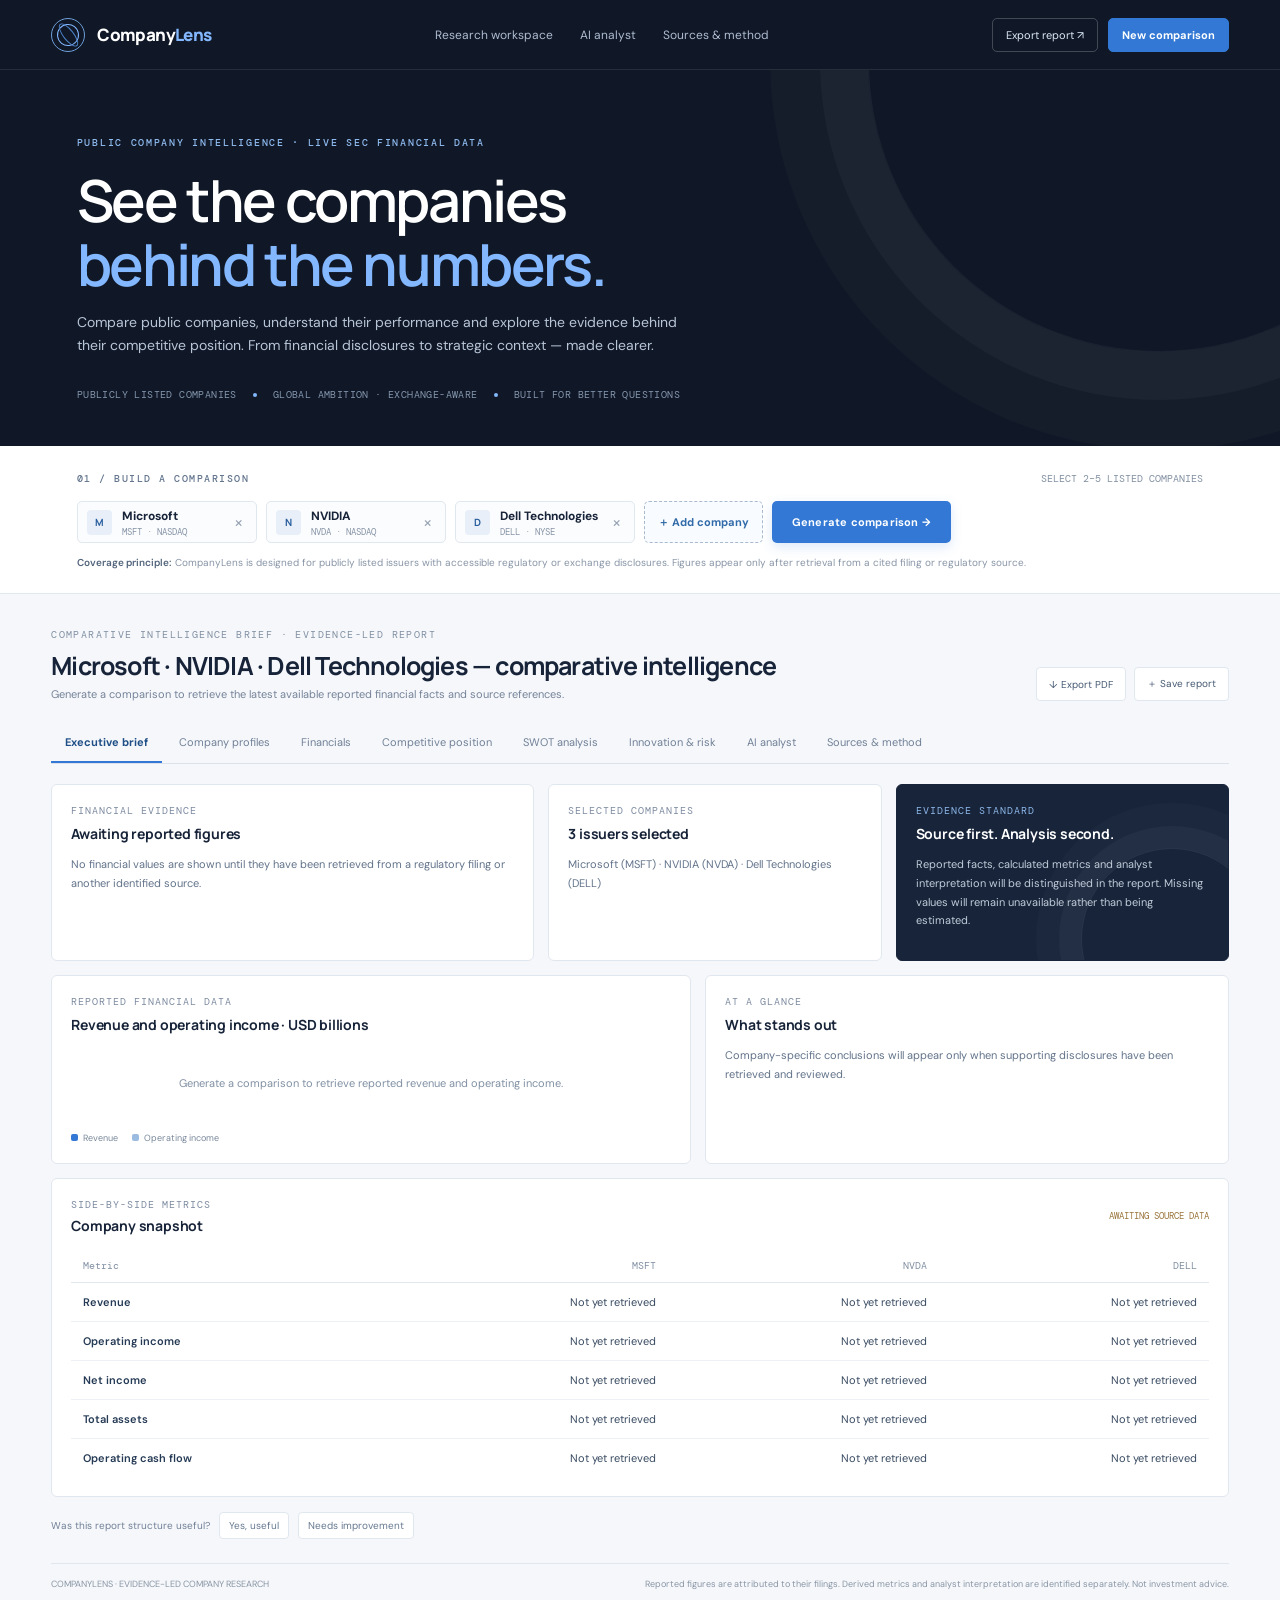
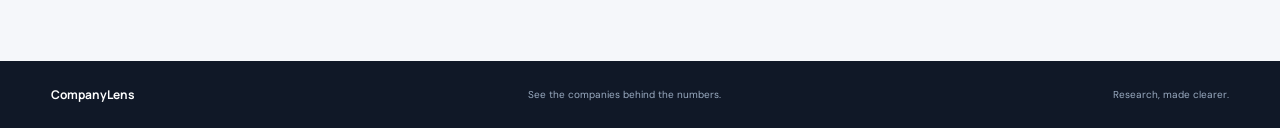
==== commit df7d1ef8: "Remove preview labels and show stale-fact provenance" ====
--- a/companylens/index.html
+++ b/companylens/index.html
@@ -23,7 +23,7 @@
 <div class="top-actions"><button class="quiet-btn" onclick="window.print()">Export report ↗</button><button class="top-btn" onclick="document.getElementById('compare-workspace').scrollIntoView({behavior:'smooth'})">New comparison</button></div>
 </header>
 <section class="hero">
-<div class="hero-kicker">PUBLIC COMPANY INTELLIGENCE · RESEARCH PREVIEW</div>
+<div class="hero-kicker">PUBLIC COMPANY INTELLIGENCE · LIVE SEC FINANCIAL DATA</div>
 <h1>See the companies<br><em>behind the numbers.</em></h1>
 <p class="hero-copy">Compare public companies, understand their performance and explore the evidence behind their competitive position. From financial disclosures to strategic context — made clearer.</p>
 <div class="hero-foot"><span>PUBLICLY LISTED COMPANIES</span><i></i><span>GLOBAL AMBITION · EXCHANGE-AWARE</span><i></i><span>BUILT FOR BETTER QUESTIONS</span></div>
@@ -34,7 +34,7 @@
 <div class="workspace-note"><b>Coverage principle:</b> CompanyLens is designed for publicly listed issuers with accessible regulatory or exchange disclosures. Figures appear only after retrieval from a cited filing or regulatory source.</div>
 </section>
 <main class="wrap content" id="report">
-<div class="report-head"><div><div class="report-overline">COMPARATIVE INTELLIGENCE BRIEF · EVIDENCE-LED REPORT</div><h2 id="report-title">Your company comparison</h2><div class="report-sub" id="report-sub">Select companies and generate a report to retrieve reported financial facts and source references</div></div><div class="report-actions"><button class="outline-btn" onclick="window.print()">↓ Export PDF</button><button class="outline-btn" onclick="toast('Saved comparisons require an account backend. This preview does not store reports.')">＋ Save report</button></div></div>
+<div class="report-head"><div><div class="report-overline">COMPARATIVE INTELLIGENCE BRIEF · EVIDENCE-LED REPORT</div><h2 id="report-title">Your company comparison</h2><div class="report-sub" id="report-sub">Select companies and generate a report to retrieve reported financial facts and source references</div></div><div class="report-actions"><button class="outline-btn" onclick="window.print()">↓ Export PDF</button><button class="outline-btn" onclick="toast('Report saving is not available yet. Use Export PDF to keep a copy of this report.')">＋ Save report</button></div></div>
 <div class="tabs" role="tablist" aria-label="Report sections">
 <button class="tab active" data-tab="overview">Executive brief</button><button class="tab" data-tab="profiles">Company profiles</button><button class="tab" data-tab="financials">Financials</button><button class="tab" data-tab="position">Competitive position</button><button class="tab" data-tab="swot">SWOT analysis</button><button class="tab" data-tab="innovation">Innovation & risk</button><button class="tab" data-tab="analyst">AI analyst</button><button class="tab" data-tab="sources">Sources & method</button>
 </div>
@@ -50,8 +50,8 @@
 <section class="tab-panel" id="tab-profiles"><div class="company-cards" id="profile-cards"></div></section>
 <section class="tab-panel" id="tab-financials">
 <div class="grid overview-grid" id="financial-kpis"></div>
-<div class="panel table-panel"><div class="panel-title-row"><div><div class="panel-kicker">Reported financial categories · preview</div><h3>Financial comparison</h3></div><span class="source-status" id="financial-status">AWAITING SOURCE DATA</span></div><div class="table-scroll" id="financial-table"></div></div>
-<div class="grid lower-grid"><div class="panel"><div class="panel-kicker">Relative scale</div><h3>Revenue comparison</h3><div id="financial-chart"></div></div><div class="panel"><div class="panel-kicker">How to read this</div><h3>Period and currency discipline</h3><p class="brief-copy">A production report will normalise currency, identify each issuer's fiscal year-end and flag non-aligned reporting periods. Currency conversion and fiscal-period alignment must be explicit; this preview does not imply that any values are verified.</p></div></div>
+<div class="panel table-panel"><div class="panel-title-row"><div><div class="panel-kicker">Reported annual financial data</div><h3>Financial comparison</h3></div><span class="source-status" id="financial-status">AWAITING SOURCE DATA</span></div><div class="table-scroll" id="financial-table"></div></div>
+<div class="grid lower-grid"><div class="panel"><div class="panel-kicker">Relative scale</div><h3>Revenue comparison</h3><div id="financial-chart"></div></div><div class="panel"><div class="panel-kicker">How to read this</div><h3>Period and currency discipline</h3><p class="brief-copy">Values remain in their reported currency and units. Fiscal periods are shown issuer by issuer; CompanyLens does not silently convert currencies or treat different year-ends as directly aligned.</p></div></div>
 </section>
 <section class="tab-panel" id="tab-position"><div class="panel"><div class="panel-kicker">Strategic comparison</div><h3>Competitive position matrix</h3><div class="table-scroll" id="position-table"></div></div><div class="grid lower-grid"><div class="panel"><div class="panel-kicker">Relative strengths</div><h3>Positioning dimensions</h3><div id="position-ranks" class="rank-list"></div></div><div class="panel"><div class="panel-kicker">Analyst perspective</div><h3>Where the comparison gets interesting</h3><p class="brief-copy">Companies can operate in overlapping technology markets while competing in very different segments. A rigorous comparison should distinguish scale, margins, product mix, customer concentration, capital intensity and exposure to industry cycles.</p></div></div></section>
 <section class="tab-panel" id="tab-swot"><div class="section-line"><span class="section-label">AI-assisted strategic assessment</span><span class="source-status">SOURCE-LED ASSESSMENT</span></div><div class="company-cards" id="swot-cards"></div><p class="brief-copy" style="margin-top:14px">SWOT conclusions will be included only when supported by company disclosures or clearly identified as analyst hypotheses. Unsupported points will be omitted.</p></section>
@@ -83,7 +83,7 @@
 </div>
 <div class="panel table-panel"><div class="panel-kicker">Evidence protocol</div><h3>What every important metric must carry</h3><div class="table-scroll"><table><thead><tr><th>Field</th><th>Purpose</th></tr></thead><tbody><tr><td>Metric value and unit</td><td>Preserve the reported value and scale</td></tr><tr><td>Fiscal period</td><td>Identify year/quarter and period end</td></tr><tr><td>Currency</td><td>Prevent misleading cross-currency comparisons</td></tr><tr><td>Source document and URL</td><td>Allow readers to inspect original evidence</td></tr><tr><td>Published / retrieved dates</td><td>Make freshness and provenance visible</td></tr><tr><td>Evidence status</td><td>Reported, derived, analyst interpretation or unavailable</td></tr></tbody></table></div></div>
 </section>
-<div class="disclosure"><span>COMPANYLENS · INDEPENDENT PRODUCT PREVIEW</span><span>Reported figures are attributed to their filings. Derived metrics and analyst interpretation are identified separately. Not investment advice.</span></div>
+<div class="disclosure"><span>COMPANYLENS · EVIDENCE-LED COMPANY RESEARCH</span><span>Reported figures are attributed to their filings. Derived metrics and analyst interpretation are identified separately. Not investment advice.</span></div>
 </main>
 <footer class="footer"><strong>CompanyLens</strong><span>See the companies behind the numbers.</span><span>Research, made clearer.</span></footer>
 <div class="toast" id="toast" role="status"></div>
@@ -173,12 +173,13 @@
  const warning=periodRange?'Fiscal-period warning: these companies have different fiscal year-end dates. Values below are each issuer’s latest annual observations, not a same-calendar-period comparison.':'Revenue period end dates match; verify each filing and metric definition before interpreting.';
  $('#report-title').textContent=vals.map(c=>c.name).join(' · ')+' — live SEC comparison';
  $('#report-sub').textContent='Reported annual SEC XBRL facts · retrieved '+new Date().toLocaleString()+' · reporting periods shown for each issuer';
- const rows=labelKeys.map(([key,label])=>[label,...entries.map(({data})=>moneyBillions(metricValue(data,key)))]);
+ const factCell=v=>v?moneyBillions(v)+'<small style="display:block;color:#8492a5;font-size:9px;margin-top:4px">'+(v.fiscalPeriodEnd||'Period unavailable')+' · '+(v.form||'Filing type unavailable')+' · filed '+(v.filedAt||'date unavailable')+'</small>'+(v.status==='stale'?'<small style="display:block;color:#b36a26;font-size:9px;margin-top:3px">STALE OBSERVATION · EXCLUDED FROM CURRENT-PERIOD CHARTS AND DERIVED METRICS</small>':'')+(v.filingUrl?'<small style="display:block;font-size:9px;margin-top:3px"><a href="'+v.filingUrl+'" target="_blank" rel="noopener noreferrer">Open source filing ↗</a></small>':''):'Not available in selected standard XBRL concepts';
+ const rows=labelKeys.map(([key,label])=>[label,...entries.map(({data})=>factCell(metricValue(data,key)))]);
  rows.push(['Revenue period end',...entries.map(({data})=>data.metrics.revenue?.fiscalPeriodEnd||'Not available')]);
  rows.push(['Revenue filing date',...entries.map(({data})=>data.metrics.revenue?.filedAt||'Not available')]);
  rows.push(['Operating margin (derived)',...entries.map(({data})=>{
   const rev=metricValue(data,'revenue'),op=metricValue(data,'operatingIncome');
-  return rev&&op&&rev.fiscalPeriodEnd===op.fiscalPeriodEnd&&Number(rev.value)!==0?(Number(op.value)/Number(rev.value)*100).toFixed(1)+'%':'Not calculated — periods differ or data missing';
+  return rev&&op&&rev.status!=='stale'&&op.status!=='stale'&&rev.fiscalPeriodEnd===op.fiscalPeriodEnd&&Number(rev.value)!==0?(Number(op.value)/Number(rev.value)*100).toFixed(1)+'%':'Not calculated — periods differ or data missing';
  })]);
  $('#financial-table').innerHTML=table(['Reported metric',...vals.map(c=>c.name)],rows);
  $('#financial-kpis').innerHTML=entries.map(({company:c,data})=>{
@@ -187,7 +188,7 @@
  }).join('');
  const chartRows=entries.map(({company:c,data})=>{
   const rev=metricValue(data,'revenue'),op=metricValue(data,'operatingIncome');
-  return {ticker:c.ticker,revenue:rev&&rev.unit==='USD'?Number(rev.value)/1e9:null,operating:op&&op.unit==='USD'?Number(op.value)/1e9:null};
+  return {ticker:c.ticker,revenue:rev&&rev.status!=='stale'&&rev.unit==='USD'?Number(rev.value)/1e9:null,operating:op&&op.status!=='stale'&&op.unit==='USD'?Number(op.value)/1e9:null};
  });
  const max=Math.max(1,...chartRows.map(x=>x.revenue||0));
  const bars='<div class="chart-bars">'+chartRows.map(x=>'<div class="bar-group"><div class="bar-pair"><div class="bar" style="height:'+Math.max(3,(x.revenue||0)/max*120)+'px"></div><div class="bar alt" style="height:'+Math.max(3,(x.operating||0)/max*120)+'px"></div></div><span class="bar-label">'+x.ticker+'</span></div>').join('')+'</div>';
@@ -205,6 +206,12 @@
    const row=secEl('div','source-item'),left=secEl('div'),a=document.createElement('a');
    a.href=data.source.url;a.target='_blank';a.rel='noopener noreferrer';a.textContent=c.name+' · SEC Company Facts';
    left.append(a,secEl('p','', 'Revenue period: '+(data.metrics.revenue?.fiscalPeriodEnd||'unavailable')+' · Filed: '+(data.metrics.revenue?.filedAt||'unavailable')));
+   if(data.recentFilings&&data.recentFilings.length){
+    const latest=data.recentFilings[0], filing=document.createElement('a');
+    filing.href=latest.url;filing.target='_blank';filing.rel='noopener noreferrer';
+    filing.textContent='Open '+latest.form+' filing · '+latest.filingDate;
+    left.append(filing,secEl('p','', 'Reporting period: '+(latest.reportDate||'not supplied')));
+   }
    row.append(left,secEl('span','source-status','REPORTED XBRL'));list.append(row);
   });
   liveBox.append(list);
@@ -238,6 +245,7 @@
  $('#position-table').innerHTML=table(['Dimension',...vals.map(c=>c.name)],[['Primary business',...vals.map(c=>c.sector)],['Competitive assessment',...vals.map(()=> 'Requires sourced segment and market evidence')],['Evidence status',...vals.map(()=> 'Not yet assessed')]]);
  $('#position-ranks').innerHTML='<div class="empty-state">No company rankings are shown without comparable reported evidence.</div>';
  $('#swot-cards').innerHTML='<div class="empty-state">A sourced SWOT assessment will be generated after company filings and relevant market evidence are available. No generic strengths, weaknesses, opportunities or threats are presented as company facts.</div>';
+ $('#profile-cards').innerHTML='<div class="empty-state">Issuer details from SEC submissions will appear after successful source retrieval.</div>';
  $('#innovation-cards').innerHTML=vals.map(c=>'<div class="panel"><div class="panel-kicker">'+c.ticker+' · innovation evidence</div><h3>'+c.name+'</h3><p class="brief-copy">Innovation and R&D analysis will be based on disclosed R&D expenditure, product announcements and management commentary. No company-specific conclusion is asserted before those sources are retrieved.</p><span class="source-status">AWAITING SOURCE REVIEW</span></div>').join('');
 }
 function switchTab(name){document.querySelectorAll('.tab').forEach(b=>b.classList.toggle('active',b.dataset.tab===name));document.querySelectorAll('.tab-panel').forEach(p=>p.classList.toggle('active',p.id==='tab-'+name));}
